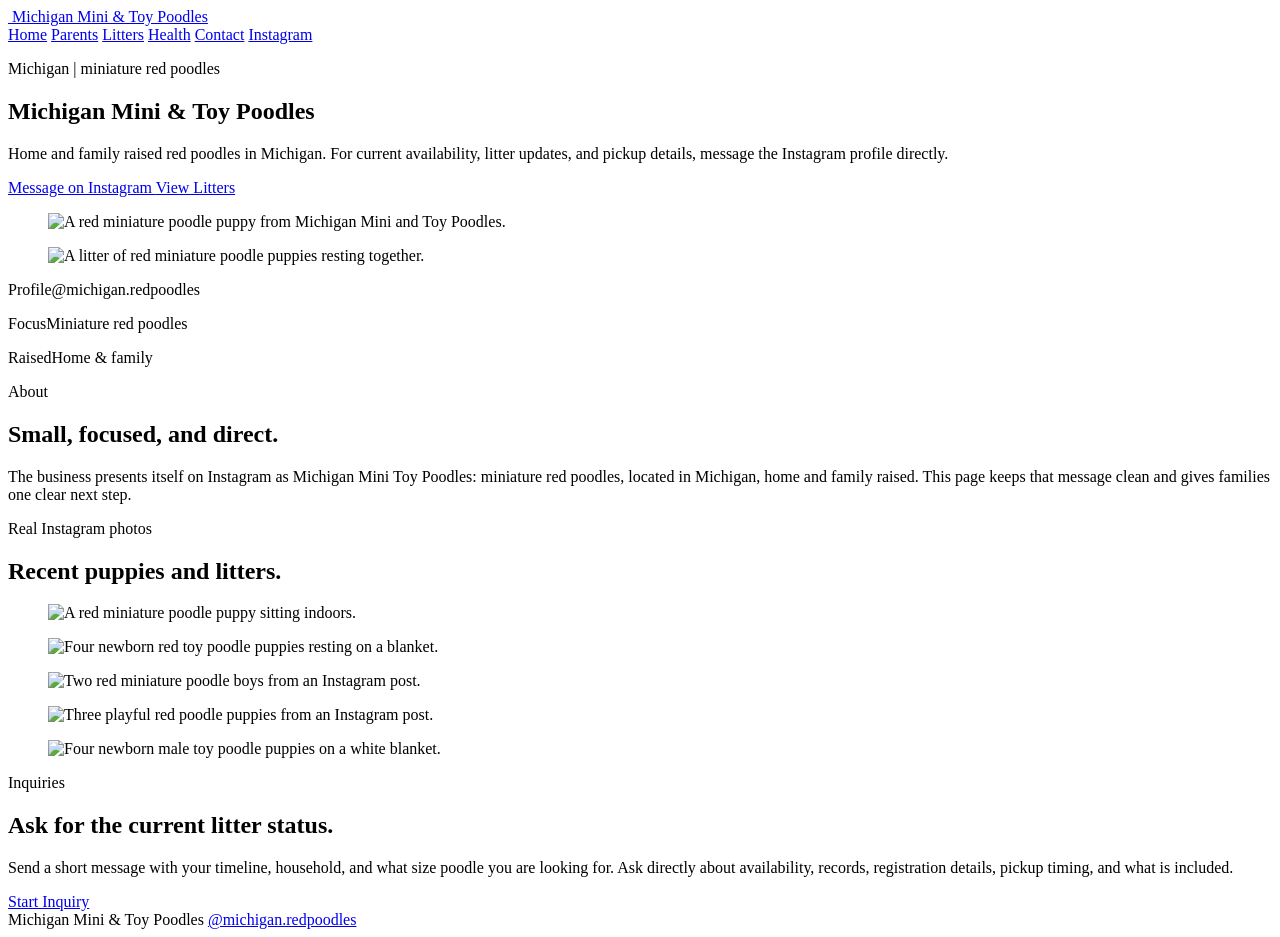
==== index.html @ 282f627d "Add initial HTML structure for Michigan Mini Poodles" ====
<!doctype html>
<html lang="en">
  <head>
    <meta charset="utf-8">
    <meta name="viewport" content="width=device-width, initial-scale=1">
    <title>Michigan Mini & Toy Poodles</title>
    <meta
      name="description"
      content="Michigan Mini & Toy Poodles raises miniature red poodles in Michigan. View real Instagram photos and message for current availability."
    >
    <link rel="stylesheet" href="./styles.css">
  </head>
  <body>
    <header class="site-header">
      <a class="brand" href="./index.html" aria-label="Michigan Mini and Toy Poodles home">
        <img
          src="./assets/instagram/profile-logo.jpg"
          alt=""
          aria-hidden="true"
        >
        <span>Michigan Mini & Toy Poodles</span>
      </a>
      <nav aria-label="Primary navigation">
        <a class="active" href="./index.html">Home</a>
        <a href="./parents.html">Parents</a>
        <a href="./litters.html">Litters</a>
        <a href="./health.html">Health</a>
        <a href="./contact.html">Contact</a>
        <a
          href="https://www.instagram.com/michigan.redpoodles/"
          target="_blank"
          rel="noreferrer"
        >
          Instagram
        </a>
      </nav>
    </header>

    <main id="top">
      <section class="hero" aria-labelledby="hero-title">
        <div class="hero-copy">
          <p class="eyebrow">Michigan | miniature red poodles</p>
          <h1 id="hero-title">Michigan Mini & Toy Poodles</h1>
          <p>
            Home and family raised red poodles in Michigan. For current
            availability, litter updates, and pickup details, message the
            Instagram profile directly.
          </p>
          <div class="hero-actions">
            <a
              class="button button-primary"
              href="https://www.instagram.com/michigan.redpoodles/"
              target="_blank"
              rel="noreferrer"
            >
              Message on Instagram
            </a>
            <a class="button button-secondary" href="./litters.html">View Litters</a>
          </div>
        </div>

        <div class="hero-media" aria-label="Instagram photos">
          <figure class="hero-photo">
            <img
              src="./assets/instagram/hero-poodle.jpg"
              alt="A red miniature poodle puppy from Michigan Mini and Toy Poodles."
            >
          </figure>
          <figure class="support-photo">
            <img
              src="./assets/instagram/mini-poodles-girls.jpg"
              alt="A litter of red miniature poodle puppies resting together."
            >
          </figure>
        </div>
      </section>

      <section class="proof-strip" aria-label="Profile details">
        <p><span>Profile</span>@michigan.redpoodles</p>
        <p><span>Focus</span>Miniature red poodles</p>
        <p><span>Raised</span>Home & family</p>
      </section>

      <section class="section intro" id="details">
        <div>
          <p class="eyebrow">About</p>
          <h2>Small, focused, and direct.</h2>
        </div>
        <p>
          The business presents itself on Instagram as Michigan Mini Toy
          Poodles: miniature red poodles, located in Michigan, home and family
          raised. This page keeps that message clean and gives families one
          clear next step.
        </p>
      </section>

      <section class="section gallery-section" id="photos">
        <div class="section-heading">
          <p class="eyebrow">Real Instagram photos</p>
          <h2>Recent puppies and litters.</h2>
        </div>
        <div class="gallery">
          <figure class="gallery-item tall">
            <img
              src="./assets/instagram/hero-poodle.jpg"
              alt="A red miniature poodle puppy sitting indoors."
            >
          </figure>
          <figure class="gallery-item">
            <img
              src="./assets/instagram/toy-poodle-boys.jpg"
              alt="Four newborn red toy poodle puppies resting on a blanket."
            >
          </figure>
          <figure class="gallery-item">
            <img
              src="./assets/instagram/two-mini-poodle-boys.jpg"
              alt="Two red miniature poodle boys from an Instagram post."
            >
          </figure>
          <figure class="gallery-item">
            <img
              src="./assets/instagram/playful-girls.jpg"
              alt="Three playful red poodle puppies from an Instagram post."
            >
          </figure>
          <figure class="gallery-item">
            <img
              src="./assets/instagram/male-poodle-puppies.jpg"
              alt="Four newborn male toy poodle puppies on a white blanket."
            >
          </figure>
        </div>
      </section>

      <section class="section inquiry">
        <div>
          <p class="eyebrow">Inquiries</p>
          <h2>Ask for the current litter status.</h2>
        </div>
        <div class="inquiry-copy">
          <p>
            Send a short message with your timeline, household, and what size
            poodle you are looking for. Ask directly about availability,
            records, registration details, pickup timing, and what is included.
          </p>
          <a
            class="button button-primary"
            href="./contact.html"
          >
            Start Inquiry
          </a>
        </div>
      </section>
    </main>

    <footer class="site-footer">
      <span>Michigan Mini & Toy Poodles</span>
      <a
        href="https://www.instagram.com/michigan.redpoodles/"
        target="_blank"
        rel="noreferrer"
      >
        @michigan.redpoodles
      </a>
    </footer>
  </body>
</html>
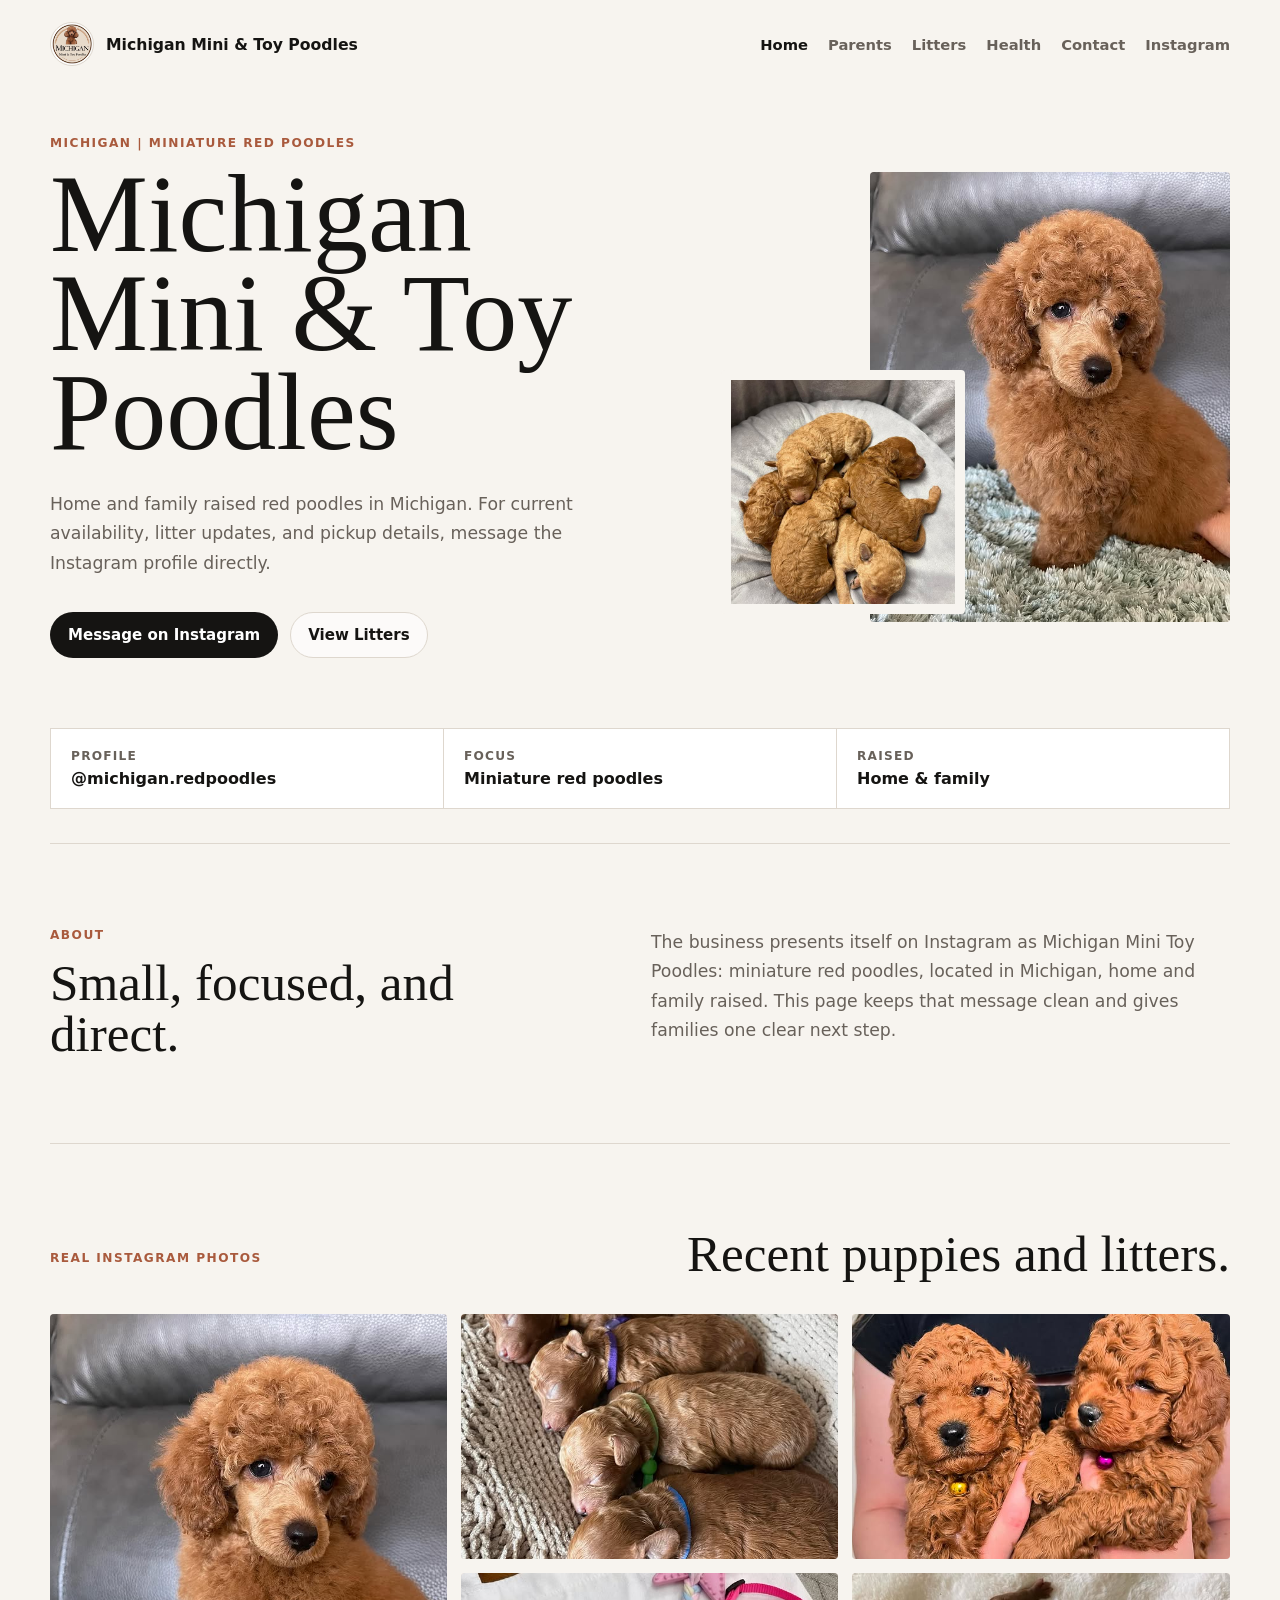
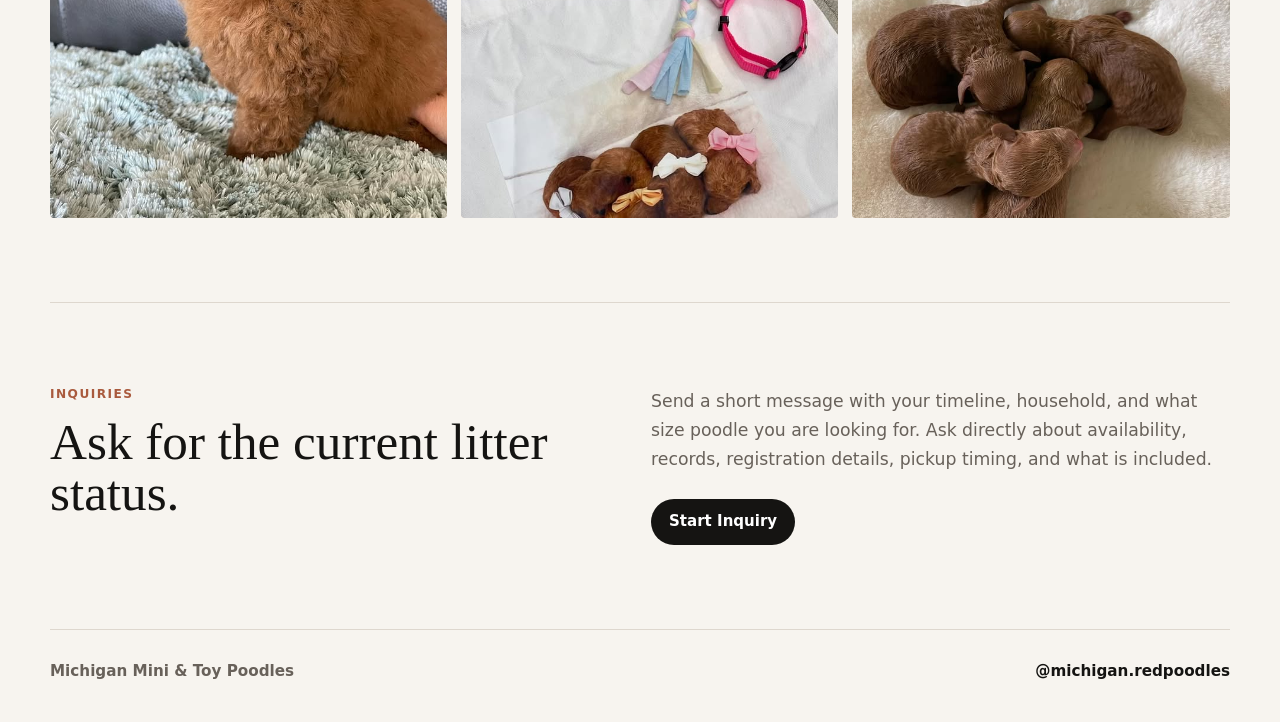
==== commit acfccc09: "Update index.html Replaced image elements with span elements for accessibility." ====
--- a/index.html
+++ b/index.html
@@ -13,11 +13,7 @@
   <body>
     <header class="site-header">
       <a class="brand" href="./index.html" aria-label="Michigan Mini and Toy Poodles home">
-        <img
-          src="./assets/instagram/profile-logo.jpg"
-          alt=""
-          aria-hidden="true"
-        >
+        <span class="brand-photo photo-profile" aria-hidden="true"></span>
         <span>Michigan Mini & Toy Poodles</span>
       </a>
       <nav aria-label="Primary navigation">
@@ -61,16 +57,18 @@
 
         <div class="hero-media" aria-label="Instagram photos">
           <figure class="hero-photo">
-            <img
-              src="./assets/instagram/hero-poodle.jpg"
-              alt="A red miniature poodle puppy from Michigan Mini and Toy Poodles."
-            >
+            <span
+              class="photo photo-hero"
+              role="img"
+              aria-label="A red miniature poodle puppy from Michigan Mini and Toy Poodles."
+            ></span>
           </figure>
           <figure class="support-photo">
-            <img
-              src="./assets/instagram/mini-poodles-girls.jpg"
-              alt="A litter of red miniature poodle puppies resting together."
-            >
+            <span
+              class="photo photo-mini-girls"
+              role="img"
+              aria-label="A litter of red miniature poodle puppies resting together."
+            ></span>
           </figure>
         </div>
       </section>
@@ -101,34 +99,39 @@
         </div>
         <div class="gallery">
           <figure class="gallery-item tall">
-            <img
-              src="./assets/instagram/hero-poodle.jpg"
-              alt="A red miniature poodle puppy sitting indoors."
-            >
+            <span
+              class="photo photo-hero"
+              role="img"
+              aria-label="A red miniature poodle puppy sitting indoors."
+            ></span>
           </figure>
           <figure class="gallery-item">
-            <img
-              src="./assets/instagram/toy-poodle-boys.jpg"
-              alt="Four newborn red toy poodle puppies resting on a blanket."
-            >
+            <span
+              class="photo photo-toy-boys"
+              role="img"
+              aria-label="Four newborn red toy poodle puppies resting on a blanket."
+            ></span>
           </figure>
           <figure class="gallery-item">
-            <img
-              src="./assets/instagram/two-mini-poodle-boys.jpg"
-              alt="Two red miniature poodle boys from an Instagram post."
-            >
+            <span
+              class="photo photo-two-boys"
+              role="img"
+              aria-label="Two red miniature poodle boys from an Instagram post."
+            ></span>
           </figure>
           <figure class="gallery-item">
-            <img
-              src="./assets/instagram/playful-girls.jpg"
-              alt="Three playful red poodle puppies from an Instagram post."
-            >
+            <span
+              class="photo photo-playful-girls"
+              role="img"
+              aria-label="Three playful red poodle puppies from an Instagram post."
+            ></span>
           </figure>
           <figure class="gallery-item">
-            <img
-              src="./assets/instagram/male-poodle-puppies.jpg"
-              alt="Four newborn male toy poodle puppies on a white blanket."
-            >
+            <span
+              class="photo photo-male-puppies"
+              role="img"
+              aria-label="Four newborn male toy poodle puppies on a white blanket."
+            ></span>
           </figure>
         </div>
       </section>
--- a/styles.css
+++ b/styles.css
@@ -0,0 +1,765 @@
+:root {
+  --bg: #f7f4ef;
+  --panel: #ffffff;
+  --ink: #151412;
+  --muted: #68615a;
+  --line: #ded7ce;
+  --coffee: #5e4033;
+  --clay: #a95a3d;
+  --soft-clay: #ead7cc;
+}
+
+* {
+  box-sizing: border-box;
+}
+
+html {
+  scroll-behavior: smooth;
+}
+
+body {
+  margin: 0;
+  color: var(--ink);
+  background: var(--bg);
+  font-family: Inter, ui-sans-serif, system-ui, -apple-system, BlinkMacSystemFont,
+    "Segoe UI", sans-serif;
+  letter-spacing: 0;
+}
+
+a {
+  color: inherit;
+}
+
+.site-header {
+  display: flex;
+  align-items: center;
+  justify-content: space-between;
+  gap: 24px;
+  width: min(1180px, calc(100% - 40px));
+  margin: 0 auto;
+  padding: 22px 0;
+}
+
+.brand {
+  display: inline-flex;
+  align-items: center;
+  gap: 12px;
+  color: var(--ink);
+  font-size: 0.98rem;
+  font-weight: 800;
+  text-decoration: none;
+}
+
+.brand-photo {
+  display: block;
+  width: 44px;
+  height: 44px;
+  border: 1px solid var(--line);
+  border-radius: 50%;
+  background-position: center;
+  background-size: cover;
+}
+
+nav {
+  display: flex;
+  align-items: center;
+  gap: 20px;
+  color: var(--muted);
+  font-size: 0.92rem;
+  font-weight: 700;
+}
+
+nav a {
+  text-decoration: none;
+}
+
+nav a.active {
+  color: var(--ink);
+}
+
+nav a:hover {
+  color: var(--ink);
+}
+
+.hero {
+  display: grid;
+  grid-template-columns: minmax(0, 0.92fr) minmax(360px, 0.78fr);
+  align-items: center;
+  gap: 70px;
+  width: min(1180px, calc(100% - 40px));
+  min-height: clamp(500px, calc(100svh - 240px), 640px);
+  max-height: 680px;
+  margin: 0 auto;
+  padding: 42px 0 64px;
+}
+
+.eyebrow {
+  margin: 0 0 15px;
+  color: var(--clay);
+  font-size: 0.76rem;
+  font-weight: 900;
+  letter-spacing: 0.12em;
+  text-transform: uppercase;
+}
+
+h1,
+h2 {
+  margin: 0;
+  color: var(--ink);
+  font-family: Georgia, "Times New Roman", serif;
+  font-weight: 500;
+  letter-spacing: 0;
+}
+
+h1 {
+  max-width: 780px;
+  font-size: clamp(3.4rem, 8.6vw, 7.25rem);
+  line-height: 0.9;
+}
+
+h2 {
+  font-size: clamp(2rem, 4vw, 3.65rem);
+  line-height: 1;
+}
+
+.hero-copy p:not(.eyebrow),
+.intro > p,
+.inquiry-copy p {
+  color: var(--muted);
+  font-size: 1.08rem;
+  line-height: 1.7;
+}
+
+.hero-copy p:not(.eyebrow) {
+  max-width: 610px;
+  margin: 28px 0 0;
+}
+
+.hero-actions {
+  display: flex;
+  flex-wrap: wrap;
+  gap: 12px;
+  margin-top: 34px;
+}
+
+.button {
+  display: inline-flex;
+  align-items: center;
+  justify-content: center;
+  min-height: 46px;
+  padding: 13px 17px;
+  border: 1px solid transparent;
+  border-radius: 999px;
+  font-size: 0.94rem;
+  font-weight: 850;
+  line-height: 1;
+  text-decoration: none;
+}
+
+.button-primary {
+  color: #fff;
+  background: var(--ink);
+}
+
+.button-primary:hover {
+  background: var(--coffee);
+}
+
+.button-secondary {
+  color: var(--ink);
+  border-color: var(--line);
+  background: rgba(255, 255, 255, 0.62);
+}
+
+.button-secondary:hover {
+  background: var(--panel);
+}
+
+.future-link {
+  cursor: not-allowed;
+  opacity: 0.62;
+  pointer-events: none;
+}
+
+.hero-media {
+  position: relative;
+  min-height: 450px;
+}
+
+figure {
+  margin: 0;
+}
+
+.photo {
+  display: block;
+  width: 100%;
+  background-position: center;
+  background-repeat: no-repeat;
+  background-size: cover;
+}
+
+.hero-photo,
+.support-photo,
+.gallery-item {
+  overflow: hidden;
+  background: var(--soft-clay);
+}
+
+.hero-photo {
+  width: min(360px, 82%);
+  margin-left: auto;
+  border-radius: 4px;
+}
+
+.hero-photo .photo {
+  aspect-ratio: 4 / 5;
+}
+
+.support-photo {
+  position: absolute;
+  left: 0;
+  bottom: 8px;
+  width: 48%;
+  border: 10px solid var(--bg);
+  border-radius: 4px;
+}
+
+.support-photo .photo {
+  aspect-ratio: 1 / 1;
+}
+
+.proof-strip {
+  display: grid;
+  grid-template-columns: repeat(3, 1fr);
+  gap: 1px;
+  width: min(1180px, calc(100% - 40px));
+  margin: 0 auto 34px;
+  border: 1px solid var(--line);
+  background: var(--line);
+}
+
+.proof-strip p {
+  display: flex;
+  flex-direction: column;
+  gap: 6px;
+  margin: 0;
+  padding: 20px;
+  background: var(--panel);
+  color: var(--ink);
+  font-weight: 750;
+}
+
+.proof-strip span {
+  color: var(--muted);
+  font-size: 0.76rem;
+  font-weight: 900;
+  letter-spacing: 0.1em;
+  text-transform: uppercase;
+}
+
+.section {
+  width: min(1180px, calc(100% - 40px));
+  margin: 0 auto;
+  padding: 84px 0;
+  border-top: 1px solid var(--line);
+}
+
+.intro,
+.inquiry {
+  display: grid;
+  grid-template-columns: minmax(0, 0.9fr) minmax(320px, 1fr);
+  gap: 80px;
+  align-items: start;
+}
+
+.intro > p,
+.inquiry-copy p {
+  margin: 0;
+}
+
+.section-heading {
+  display: flex;
+  justify-content: space-between;
+  gap: 36px;
+  align-items: end;
+  margin-bottom: 34px;
+}
+
+.section-heading h2 {
+  max-width: 760px;
+}
+
+.gallery {
+  display: grid;
+  grid-template-columns: 1.05fr 1fr 1fr;
+  grid-auto-rows: 245px;
+  gap: 14px;
+}
+
+.gallery-item {
+  border-radius: 4px;
+}
+
+.gallery-item .photo {
+  height: 100%;
+}
+
+.gallery-item.tall {
+  grid-row: span 2;
+}
+
+.inquiry-copy {
+  display: grid;
+  gap: 24px;
+  justify-items: start;
+}
+
+.site-footer {
+  display: flex;
+  align-items: center;
+  justify-content: space-between;
+  gap: 18px;
+  width: min(1180px, calc(100% - 40px));
+  margin: 0 auto;
+  padding: 32px 0 42px;
+  border-top: 1px solid var(--line);
+  color: var(--muted);
+  font-size: 0.95rem;
+  font-weight: 750;
+}
+
+.site-footer a {
+  color: var(--ink);
+  text-decoration: none;
+}
+
+.page-hero {
+  width: min(1180px, calc(100% - 40px));
+  margin: 0 auto;
+  padding: 86px 0 96px;
+  border-top: 1px solid var(--line);
+}
+
+.page-hero h1 {
+  max-width: 940px;
+  font-size: clamp(3.2rem, 7vw, 6.6rem);
+  line-height: 0.92;
+}
+
+.page-hero p:not(.eyebrow) {
+  max-width: 680px;
+  margin: 28px 0 0;
+  color: var(--muted);
+  font-size: 1.08rem;
+  line-height: 1.7;
+}
+
+.parent-overview,
+.litter-feature,
+.form-layout {
+  display: grid;
+  grid-template-columns: minmax(0, 0.75fr) minmax(360px, 1.25fr);
+  gap: 70px;
+  align-items: start;
+}
+
+.parent-note h2 {
+  max-width: 360px;
+}
+
+.detail-list {
+  display: grid;
+  grid-template-columns: repeat(2, minmax(0, 1fr));
+  gap: 1px;
+  border: 1px solid var(--line);
+  background: var(--line);
+}
+
+.detail-list.wide {
+  grid-template-columns: repeat(3, minmax(0, 1fr));
+  gap: 1px;
+  padding: 0;
+}
+
+.detail-list article {
+  min-height: 210px;
+  padding: 24px;
+  background: var(--panel);
+}
+
+.detail-list span {
+  color: var(--clay);
+  font-size: 0.76rem;
+  font-weight: 900;
+  letter-spacing: 0.1em;
+  text-transform: uppercase;
+}
+
+h3 {
+  margin: 22px 0 10px;
+  color: var(--ink);
+  font-size: 1.08rem;
+  line-height: 1.2;
+}
+
+.detail-list p,
+.profile-card p,
+.litter-feature p,
+.form-side p,
+.form-status,
+.form-note,
+.quiet-list {
+  color: var(--muted);
+  font-size: 1rem;
+  line-height: 1.65;
+}
+
+.detail-list p,
+.profile-card p,
+.litter-feature p,
+.form-side p,
+.form-note {
+  margin: 0;
+}
+
+.parent-cards {
+  display: grid;
+  grid-template-columns: repeat(2, minmax(0, 1fr));
+  gap: 14px;
+}
+
+.profile-card {
+  display: grid;
+  gap: 28px;
+  min-height: 320px;
+  padding: 34px;
+  border: 1px solid var(--line);
+  background: var(--panel);
+}
+
+.profile-card h2 {
+  font-size: clamp(2rem, 3vw, 3rem);
+}
+
+.litter-feature {
+  align-items: center;
+}
+
+.litter-feature figure,
+.litter-grid figure {
+  overflow: hidden;
+  border-radius: 4px;
+  background: var(--soft-clay);
+}
+
+.litter-feature .photo {
+  aspect-ratio: 1 / 1;
+}
+
+.litter-feature > div {
+  display: grid;
+  gap: 22px;
+  justify-items: start;
+}
+
+.litter-grid {
+  display: grid;
+  grid-template-columns: repeat(4, minmax(0, 1fr));
+  gap: 14px;
+}
+
+.litter-grid .photo {
+  aspect-ratio: 1 / 1;
+  height: 100%;
+}
+
+.contact-form,
+.form-side {
+  padding: 30px;
+  border: 1px solid var(--line);
+  background: var(--panel);
+}
+
+.contact-form {
+  display: grid;
+  gap: 18px;
+}
+
+.field-row {
+  display: grid;
+  grid-template-columns: repeat(2, minmax(0, 1fr));
+  gap: 14px;
+}
+
+label {
+  display: grid;
+  gap: 8px;
+  color: var(--ink);
+  font-size: 0.9rem;
+  font-weight: 800;
+}
+
+input,
+select,
+textarea {
+  width: 100%;
+  border: 1px solid var(--line);
+  border-radius: 4px;
+  padding: 12px 13px;
+  color: var(--ink);
+  background: #fff;
+  font: inherit;
+}
+
+textarea {
+  resize: vertical;
+}
+
+input:focus,
+select:focus,
+textarea:focus {
+  outline: 2px solid var(--soft-clay);
+  outline-offset: 1px;
+  border-color: var(--clay);
+}
+
+.form-side {
+  display: grid;
+  gap: 18px;
+  align-content: start;
+}
+
+.document-panel {
+  justify-items: start;
+}
+
+.form-side h2 {
+  font-size: clamp(2rem, 3vw, 3.1rem);
+}
+
+.hidden-field {
+  position: absolute;
+  left: -9999px;
+  width: 1px;
+  height: 1px;
+  overflow: hidden;
+}
+
+.quiet-list {
+  display: grid;
+  gap: 10px;
+  margin: 0;
+  padding-left: 18px;
+}
+
+.thank-you {
+  min-height: calc(100svh - 220px);
+}
+
+.form-status {
+  margin: 0;
+}
+
+/* Embedded Instagram photos for GitHub Pages browser upload. */
+.photo-profile {
+  background-image: url("[data-uri]");
+}
+
+.photo-hero {
+  background-image: url("[data-uri]");
+}
+
+.photo-mini-girls {
+  background-image: url("[data-uri]